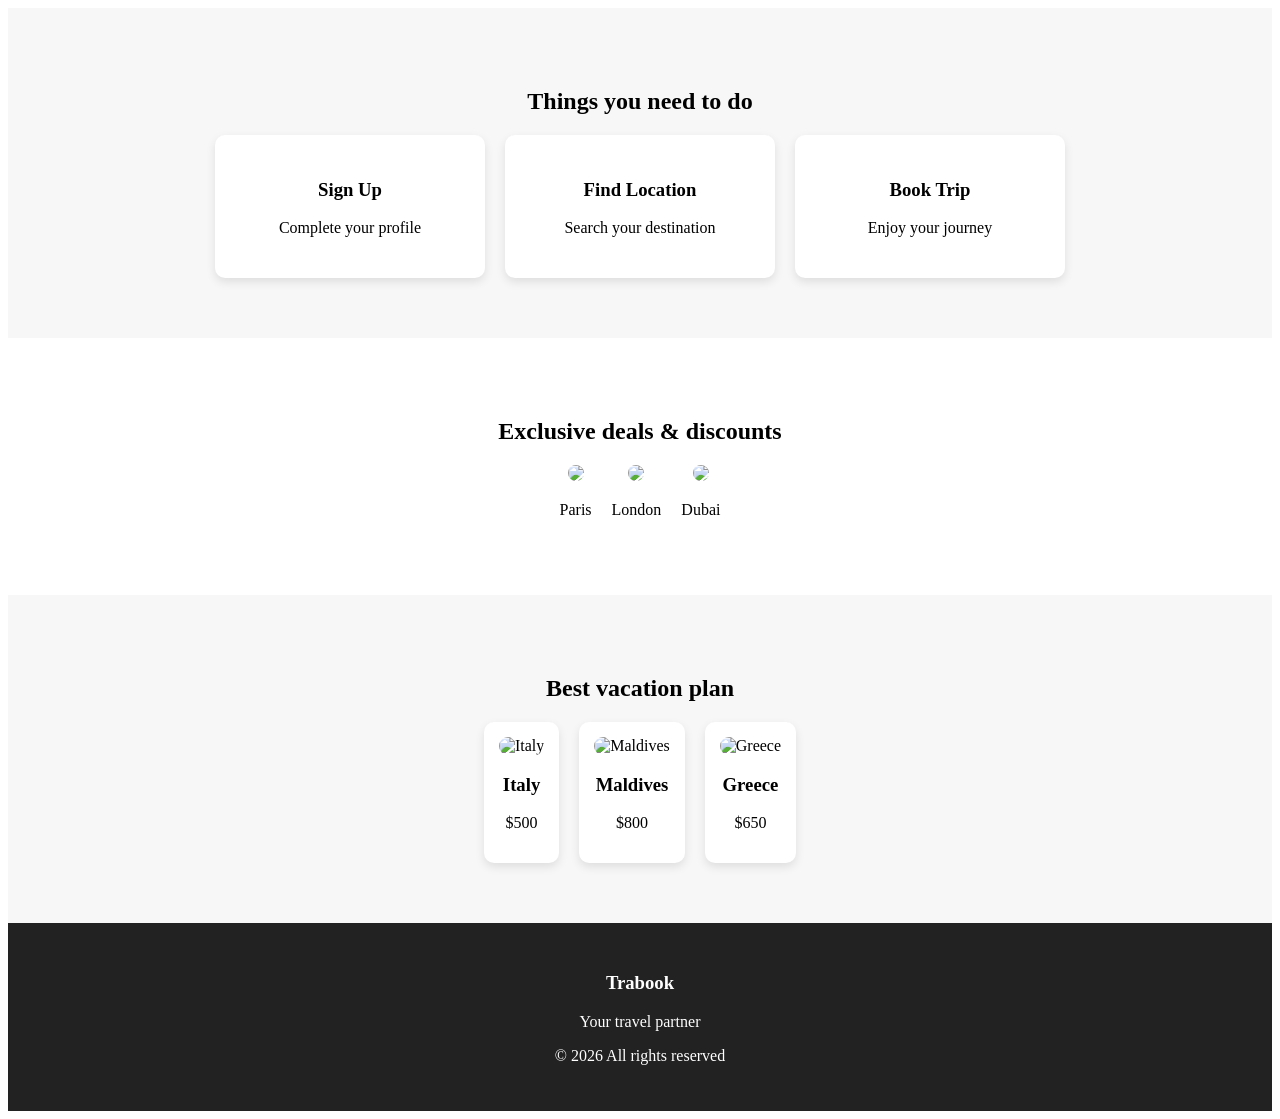
==== landingpage/index.html @ f1e2e952 "renamed index file" ====
<!DOCTYPE html>
<html>
<head>
  <title>Landing Page</title>
  <meta name="viewport" content="width=device-width, initial-scale=1.0">
  <link rel="stylesheet" href="style.css"> 
</head>




<body>

<!-- Things Section -->
<section class="things">
  <h2>Things you need to do</h2>
  <div class="things-container">

    <div class="thing-card">
      <h3>Sign Up</h3>
      <p>Complete your profile</p>
    </div>

    <div class="thing-card">
      <h3>Find Location</h3>
      <p>Search your destination</p>
    </div>

    <div class="thing-card">
      <h3>Book Trip</h3>
      <p>Enjoy your journey</p>
    </div>

  </div>
</section>

<section class="deals">
  <h2>Exclusive deals & discounts</h2>

  <div class="deal-cards">

    <div class="deal">
      <img src="https://picsum.photos/200/150">
      <p>Paris</p>
    </div>

    <div class="deal">
      <img src="https://picsum.photos/200/150">
      <p>London</p>
    </div>

    <div class="deal">
      <img src="https://picsum.photos/200/150">
      <p>Dubai</p>
    </div>

  </div>
</section>

<section class="vacation">
  <h2>Best vacation plan</h2>

  <div class="vacation-cards">

    <div class="vac-card">
      <img src="https://picsum.photos/200/150" alt="Italy">
      <h3>Italy</h3>
      <p>$500</p>
    </div>

    <div class="vac-card">
      <img src="https://picsum.photos/200/150" alt="Maldives">
      <h3>Maldives</h3>
      <p>$800</p>
    </div>

    <div class="vac-card">
      <img src="https://picsum.photos/200/150" alt="Greece">
      <h3>Greece</h3>
      <p>$650</p>
    </div>

  </div>
</section>

<footer class="footer">
  <h3>Trabook</h3>
  <p>Your travel partner</p>
  <p>© 2026 All rights reserved</p>
</footer>

</body>
</html>
---- landingpage/style.css ----
.things {
  text-align: center;
  padding: 60px;
  background: #f7f7f7;
}

.things-container {
  display: flex;
  justify-content: center;
  gap: 20px;
  margin-top: 20px;
}

.thing-card {
  background: white;
  padding: 25px;
  width: 220px;
  border-radius: 10px;
  box-shadow: 0 4px 10px rgba(0,0,0,0.1);
}

.deals {
  text-align: center;
  padding: 60px;
}

.deal-cards {
  display: flex;
  justify-content: center;
  gap: 20px;
}

.deal img {
  width: 200px;
  border-radius: 10px;
}

.vacation {
  text-align: center;
  padding: 60px;
  background: #f7f7f7;
}

.vacation-cards {
  display: flex;
  justify-content: center;
  gap: 20px;
}

.vac-card {
  background: white;
  padding: 15px;
  border-radius: 10px;
  box-shadow: 0 4px 10px rgba(0,0,0,0.1);
}

.vac-card img {
  width: 200px;
  border-radius: 10px;
}
.footer {
  text-align: center;
  padding: 30px;
  background: #222;
  color: white;
}

@media (max-width: 768px) {
  .things-container,
  .deal-cards,
  .vacation-cards {
    flex-direction: column;
    align-items: center;
  }
}
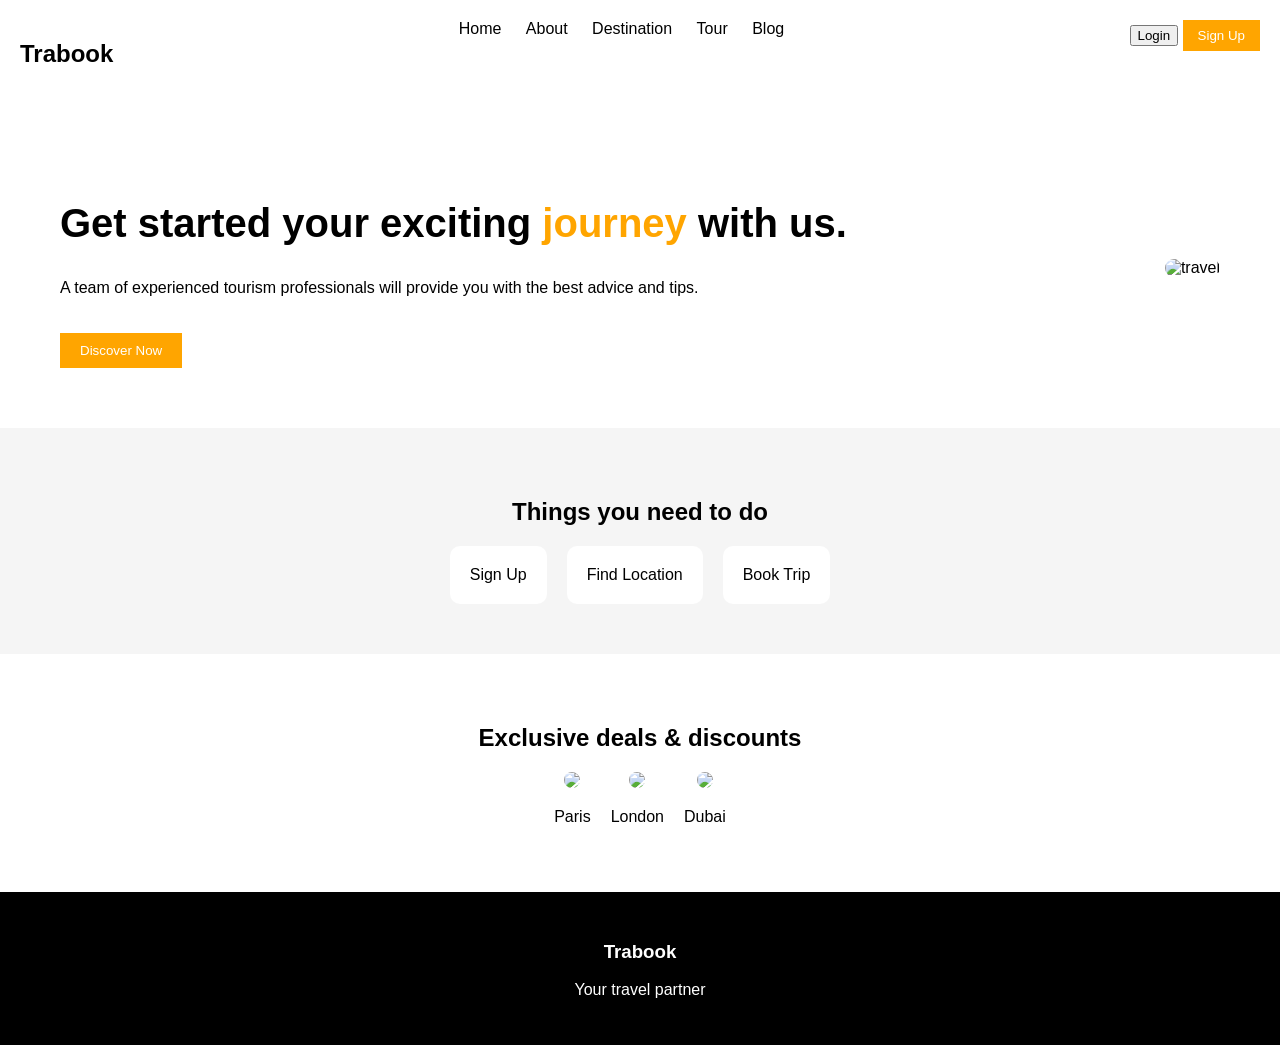
==== commit 9f9d3da5: "final landing page improved" ====
--- a/landingpage/index.html
+++ b/landingpage/index.html
@@ -1,92 +1,75 @@
 <!DOCTYPE html>
 <html>
 <head>
-  <title>Landing Page</title>
+  <title>Trabook</title>
   <meta name="viewport" content="width=device-width, initial-scale=1.0">
-  <link rel="stylesheet" href="style.css"> 
+  <link rel="stylesheet" href="style.css">
 </head>
 
+<body>
 
+<!-- Navbar -->
+<header class="navbar">
+  <h2 class="logo">Trabook</h2>
+  <nav>
+    <a href="#">Home</a>
+    <a href="#">About</a>
+    <a href="#">Destination</a>
+    <a href="#">Tour</a>
+    <a href="#">Blog</a>
+  </nav>
+  <div class="auth">
+    <button class="login">Login</button>
+    <button class="signup">Sign Up</button>
+  </div>
+</header>
 
+<!-- Hero Section -->
+<section class="hero">
+  <div class="hero-text">
+    <h1>Get started your exciting <span>journey</span> with us.</h1>
+    <p>A team of experienced tourism professionals will provide you with the best advice and tips.</p>
+    <button class="btn">Discover Now</button>
+  </div>
 
-<body>
+  <div class="hero-img">
+    <img src="https://images.unsplash.com/photo-1507525428034-b723cf961d3e" alt="travel">
+  </div>
+</section>
 
 <!-- Things Section -->
 <section class="things">
   <h2>Things you need to do</h2>
   <div class="things-container">
-
-    <div class="thing-card">
-      <h3>Sign Up</h3>
-      <p>Complete your profile</p>
-    </div>
-
-    <div class="thing-card">
-      <h3>Find Location</h3>
-      <p>Search your destination</p>
-    </div>
-
-    <div class="thing-card">
-      <h3>Book Trip</h3>
-      <p>Enjoy your journey</p>
-    </div>
-
+    <div class="card">Sign Up</div>
+    <div class="card">Find Location</div>
+    <div class="card">Book Trip</div>
   </div>
 </section>
 
+<!-- Deals Section -->
 <section class="deals">
   <h2>Exclusive deals & discounts</h2>
-
-  <div class="deal-cards">
-
+  <div class="cards">
     <div class="deal">
-      <img src="https://picsum.photos/200/150">
+      <img src="https://images.unsplash.com/photo-1502602898657-3e91760cbb34">
       <p>Paris</p>
     </div>
-
     <div class="deal">
-      <img src="https://picsum.photos/200/150">
+      <img src="https://images.unsplash.com/photo-1513635269975-59663e0ac1ad">
       <p>London</p>
     </div>
-
     <div class="deal">
-      <img src="https://picsum.photos/200/150">
+      <img src="https://images.unsplash.com/photo-1505761671935-60b3a7427bad">
       <p>Dubai</p>
     </div>
-
   </div>
 </section>
 
-<section class="vacation">
-  <h2>Best vacation plan</h2>
-
-  <div class="vacation-cards">
-
-    <div class="vac-card">
-      <img src="https://picsum.photos/200/150" alt="Italy">
-      <h3>Italy</h3>
-      <p>$500</p>
-    </div>
-
-    <div class="vac-card">
-      <img src="https://picsum.photos/200/150" alt="Maldives">
-      <h3>Maldives</h3>
-      <p>$800</p>
-    </div>
-
-    <div class="vac-card">
-      <img src="https://picsum.photos/200/150" alt="Greece">
-      <h3>Greece</h3>
-      <p>$650</p>
-    </div>
-
-  </div>
-</section>
-
-<footer class="footer">
+<!-- Footer -->
+<footer>
   <h3>Trabook</h3>
   <p>Your travel partner</p>
-  <p>© 2026 All rights reserved</p>
 </footer>
 
 </body>
--- a/landingpage/style.css
+++ b/landingpage/style.css
@@ -1,30 +1,80 @@
+body {
+  margin: 0;
+  font-family: Arial;
+}
+
+.navbar {
+  display: flex;
+  justify-content: space-between;
+  padding: 20px;
+  background: white;
+}
+
+.navbar nav a {
+  margin: 0 10px;
+  text-decoration: none;
+  color: black;
+}
+
+.signup {
+  background: orange;
+  color: white;
+  border: none;
+  padding: 8px 15px;
+}
+
+.hero {
+  display: flex;
+  justify-content: space-between;
+  padding: 60px;
+  align-items: center;
+}
+
+.hero-text h1 {
+  font-size: 40px;
+}
+
+.hero-text span {
+  color: orange;
+}
+
+.hero-img img {
+  width: 300px;
+  border-radius: 10px;
+}
+
+.btn {
+  background: orange;
+  padding: 10px 20px;
+  border: none;
+  color: white;
+  margin-top: 20px;
+}
+
 .things {
   text-align: center;
-  padding: 60px;
-  background: #f7f7f7;
+  padding: 50px;
+  background: #f5f5f5;
 }
 
 .things-container {
   display: flex;
   justify-content: center;
   gap: 20px;
-  margin-top: 20px;
 }
 
-.thing-card {
+.card {
   background: white;
-  padding: 25px;
-  width: 220px;
+  padding: 20px;
   border-radius: 10px;
-  box-shadow: 0 4px 10px rgba(0,0,0,0.1);
 }
 
 .deals {
   text-align: center;
-  padding: 60px;
+  padding: 50px;
 }
 
-.deal-cards {
+.cards {
   display: flex;
   justify-content: center;
   gap: 20px;
@@ -35,41 +85,9 @@
   border-radius: 10px;
 }
 
-.vacation {
-  text-align: center;
-  padding: 60px;
-  background: #f7f7f7;
-}
-
-.vacation-cards {
-  display: flex;
-  justify-content: center;
-  gap: 20px;
-}
-
-.vac-card {
-  background: white;
-  padding: 15px;
-  border-radius: 10px;
-  box-shadow: 0 4px 10px rgba(0,0,0,0.1);
-}
-
-.vac-card img {
-  width: 200px;
-  border-radius: 10px;
-}
-.footer {
+footer {
   text-align: center;
   padding: 30px;
-  background: #222;
+  background: black;
   color: white;
-}
-
-@media (max-width: 768px) {
-  .things-container,
-  .deal-cards,
-  .vacation-cards {
-    flex-direction: column;
-    align-items: center;
-  }
 }
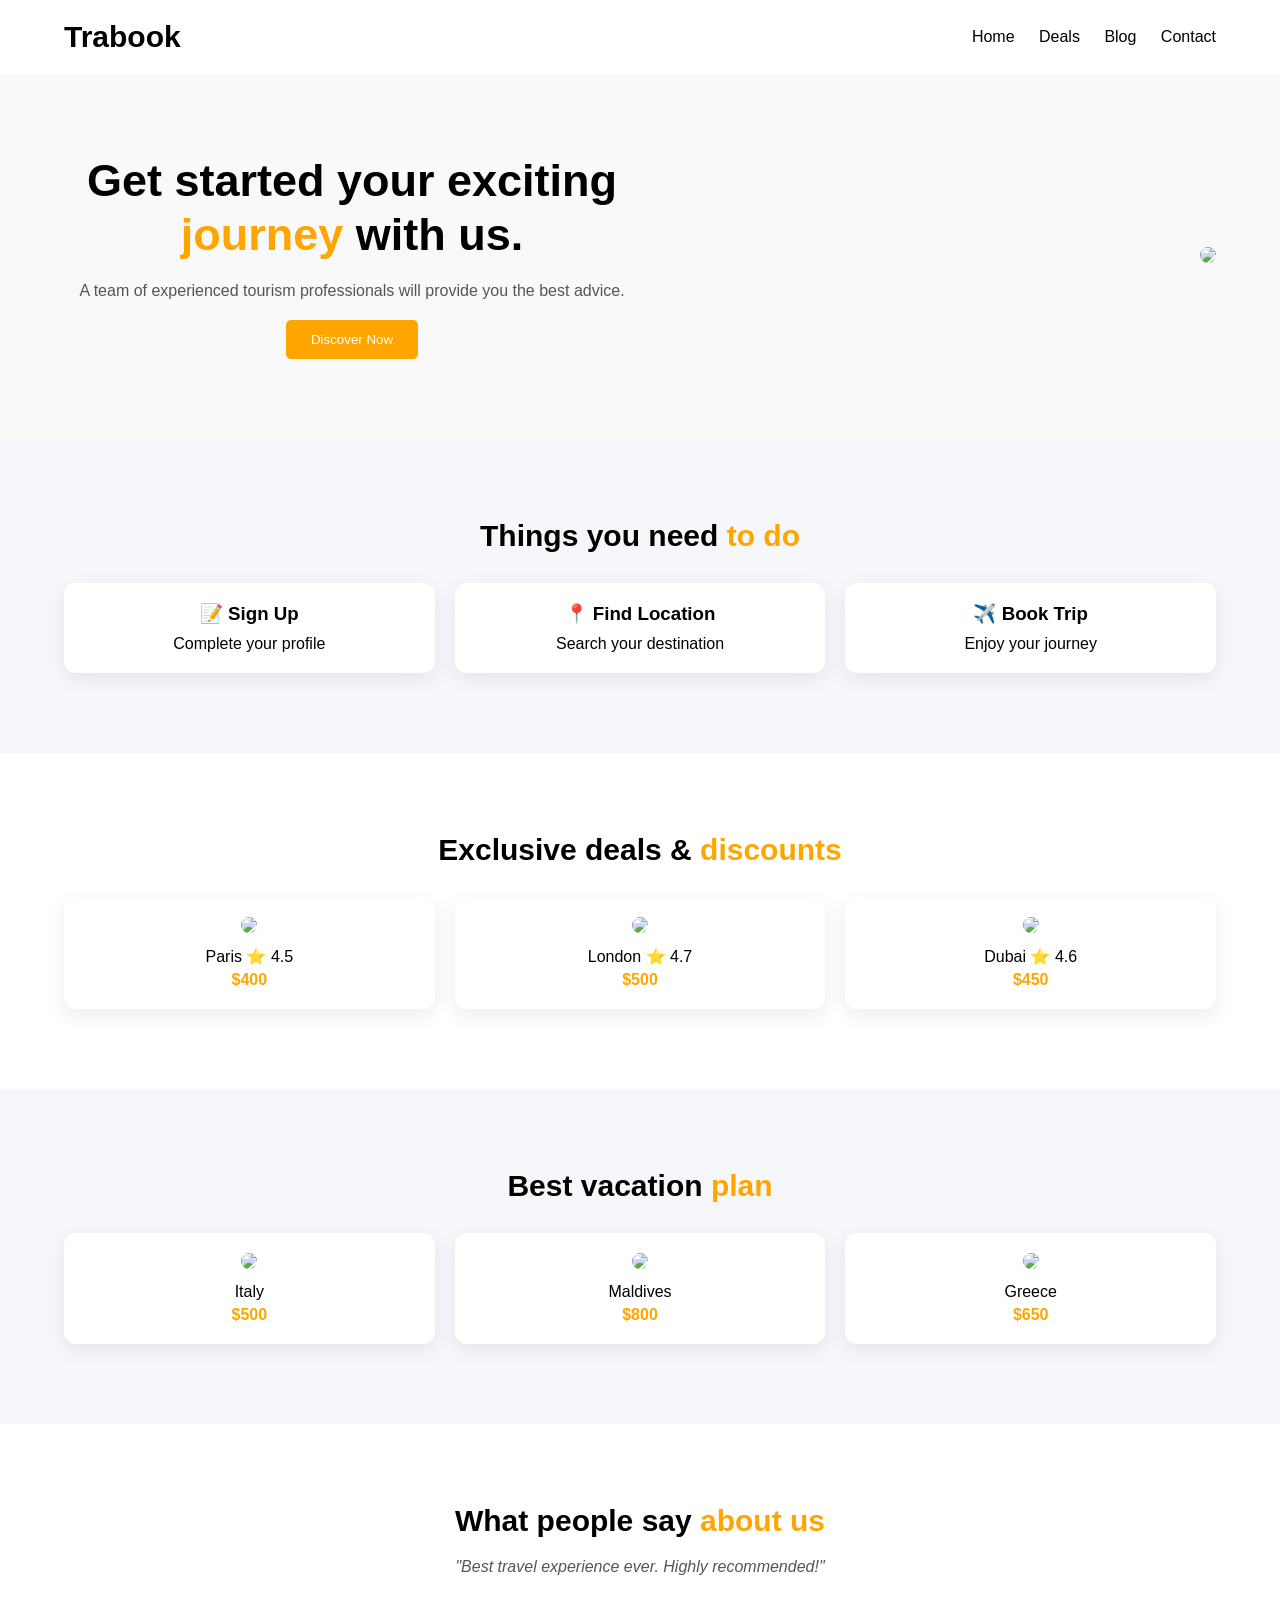
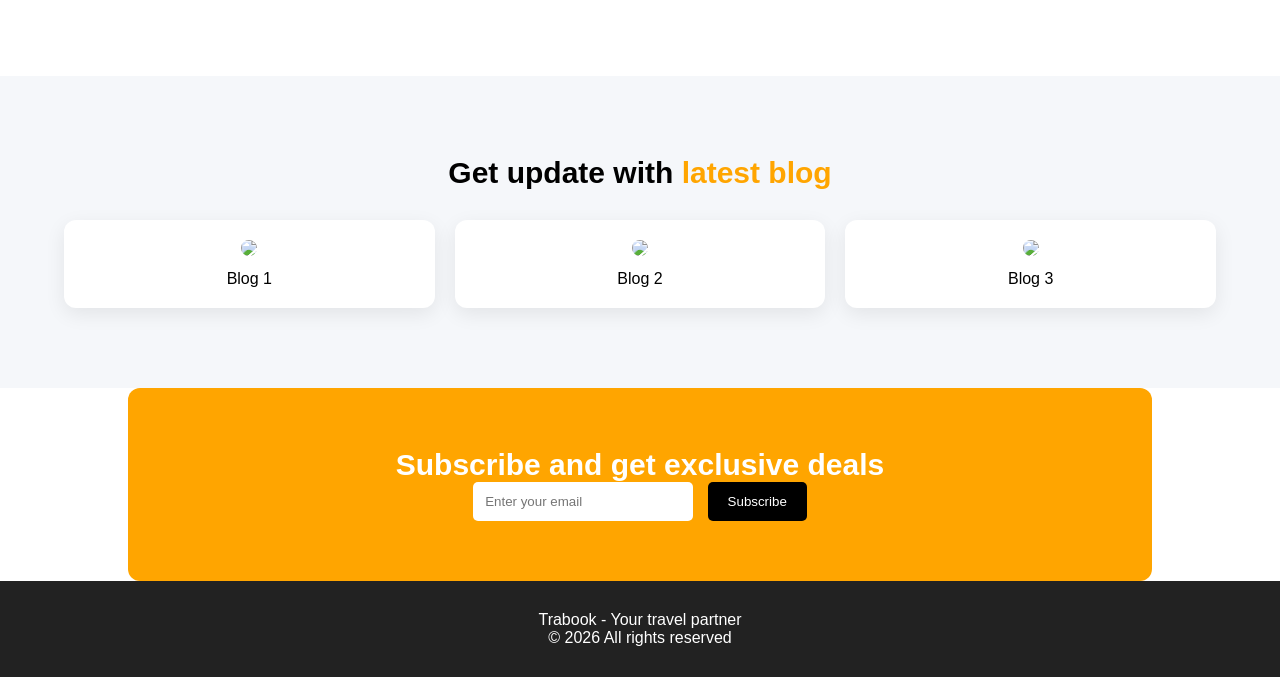
==== commit e3a40681: "final polished landing page" ====
--- a/landingpage/index.html
+++ b/landingpage/index.html
@@ -8,68 +8,147 @@
 
 <body>
 
-<!-- Navbar -->
-<header class="navbar">
-  <h2 class="logo">Trabook</h2>
+<header class="navbar container">
+  <h2>Trabook</h2>
   <nav>
     <a href="#">Home</a>
-    <a href="#">About</a>
-    <a href="#">Destination</a>
-    <a href="#">Tour</a>
+    <a href="#">Deals</a>
     <a href="#">Blog</a>
+    <a href="#">Contact</a>
   </nav>
-  <div class="auth">
-    <button class="login">Login</button>
-    <button class="signup">Sign Up</button>
-  </div>
 </header>
 
-<!-- Hero Section -->
+<!-- HERO -->
 <section class="hero">
-  <div class="hero-text">
-    <h1>Get started your exciting <span>journey</span> with us.</h1>
-    <p>A team of experienced tourism professionals will provide you with the best advice and tips.</p>
-    <button class="btn">Discover Now</button>
-  </div>
+  <div class="container hero-content">
 
-  <div class="hero-img">
-    <img src="https://images.unsplash.com/photo-1507525428034-b723cf961d3e" alt="travel">
+    <div class="hero-text">
+      <h1>Get started your exciting <span>journey</span> with us.</h1>
+      <p>A team of experienced tourism professionals will provide you the best advice.</p>
+      <button>Discover Now</button>
+    </div>
+
+    <div class="hero-img">
+      <div class="circle"></div>
+      <img src="https://picsum.photos/350/350">
+    </div>
+
   </div>
 </section>
 
-<!-- Things Section -->
+<!-- THINGS -->
 <section class="things">
-  <h2>Things you need to do</h2>
-  <div class="things-container">
-    <div class="card">Sign Up</div>
-    <div class="card">Find Location</div>
-    <div class="card">Book Trip</div>
-  </div>
-</section>
+  <div class="container">
+    <h2>Things you need <span>to do</span></h2>
 
-<!-- Deals Section -->
-<section class="deals">
-  <h2>Exclusive deals & discounts</h2>
-  <div class="cards">
-    <div class="deal">
-      <img src="https://images.unsplash.com/photo-1502602898657-3e91760cbb34">
-      <p>Paris</p>
-    </div>
-    <div class="deal">
-      <img src="https://images.unsplash.com/photo-1513635269975-59663e0ac1ad">
-      <p>London</p>
-    </div>
-    <div class="deal">
-      <img src="https://images.unsplash.com/photo-1505761671935-60b3a7427bad">
-      <p>Dubai</p>
+    <div class="things-container">
+      <div class="thing-card">
+        <h3>📝 Sign Up</h3>
+        <p>Complete your profile</p>
+      </div>
+
+      <div class="thing-card">
+        <h3>📍 Find Location</h3>
+        <p>Search your destination</p>
+      </div>
+
+      <div class="thing-card">
+        <h3>✈️ Book Trip</h3>
+        <p>Enjoy your journey</p>
+      </div>
     </div>
   </div>
 </section>
 
-<!-- Footer -->
-<footer>
-  <h3>Trabook</h3>
-  <p>Your travel partner</p>
+<!-- DEALS -->
+<section class="deals">
+  <div class="container">
+    <h2>Exclusive deals & <span>discounts</span></h2>
+
+    <div class="deal-cards">
+      <div class="deal">
+        <img src="https://picsum.photos/id/1015/300/200">
+        <p>Paris ⭐ 4.5</p>
+        <span>$400</span>
+      </div>
+
+      <div class="deal">
+        <img src="https://picsum.photos/id/1016/300/200">
+        <p>London ⭐ 4.7</p>
+        <span>$500</span>
+      </div>
+
+      <div class="deal">
+        <img src="https://picsum.photos/id/1018/300/200">
+        <p>Dubai ⭐ 4.6</p>
+        <span>$450</span>
+      </div>
+    </div>
+  </div>
+</section>
+
+<!-- VACATION -->
+<section class="vacation">
+  <div class="container">
+    <h2>Best vacation <span>plan</span></h2>
+
+    <div class="deal-cards">
+      <div class="deal">
+        <img src="https://picsum.photos/id/1020/300/200">
+        <p>Italy</p>
+        <span>$500</span>
+      </div>
+
+      <div class="deal">
+        <img src="https://picsum.photos/id/1021/300/200">
+        <p>Maldives</p>
+        <span>$800</span>
+      </div>
+
+      <div class="deal">
+        <img src="https://picsum.photos/id/1022/300/200">
+        <p>Greece</p>
+        <span>$650</span>
+      </div>
+    </div>
+  </div>
+</section>
+
+<!-- TESTIMONIAL -->
+<section class="testimonial">
+  <div class="container">
+    <h2>What people say <span>about us</span></h2>
+    <p>"Best travel experience ever. Highly recommended!"</p>
+  </div>
+</section>
+
+<!-- BLOG -->
+<section class="blog">
+  <div class="container">
+    <h2>Get update with <span>latest blog</span></h2>
+
+    <div class="deal-cards">
+      <div class="deal"><img src="https://picsum.photos/300/200"><p>Blog 1</p></div>
+      <div class="deal"><img src="https://picsum.photos/300/200"><p>Blog 2</p></div>
+      <div class="deal"><img src="https://picsum.photos/300/200"><p>Blog 3</p></div>
+    </div>
+  </div>
+</section>
+
+<!-- SUBSCRIBE -->
+<section class="subscribe">
+  <div class="container">
+    <h2>Subscribe and get exclusive deals</h2>
+    <input type="email" placeholder="Enter your email">
+    <button>Subscribe</button>
+  </div>
+</section>
+
+<footer class="footer">
+  <div class="container">
+    <p>Trabook - Your travel partner</p>
+    <p>© 2026 All rights reserved</p>
+  </div>
 </footer>
 
 </body>
--- a/landingpage/style.css
+++ b/landingpage/style.css
@@ -1,93 +1,271 @@
+/* RESET */
+* {
+  margin: 0;
+  padding: 0;
+  box-sizing: border-box;
+}
+
 body {
-  margin: 0;
-  font-family: Arial;
-}
-
+  font-family: 'Segoe UI', sans-serif;
+  background: #fff;
+}
+
+/* CONTAINER */
+.container {
+  width: 90%;
+  max-width: 1200px;
+  margin: auto;
+}
+
+/* NAVBAR */
 .navbar {
   display: flex;
   justify-content: space-between;
-  padding: 20px;
-  background: white;
-}
-
-.navbar nav a {
-  margin: 0 10px;
+  align-items: center;
+  padding: 20px 0;
+}
+
+.navbar h2 {
+  font-weight: 700;
+}
+
+.navbar a {
+  margin-left: 20px;
   text-decoration: none;
   color: black;
-}
-
-.signup {
-  background: orange;
-  color: white;
-  border: none;
-  padding: 8px 15px;
-}
-
+  font-weight: 500;
+  transition: 0.3s;
+}
+
+.navbar a:hover {
+  color: orange;
+}
+
+/* HERO */
 .hero {
+  background: #f9f9f9;
+  padding: 80px 0;
+}
+
+.hero-content {
   display: flex;
   justify-content: space-between;
-  padding: 60px;
   align-items: center;
 }
 
+.hero-text {
+  width: 50%;
+}
+
 .hero-text h1 {
-  font-size: 40px;
-}
-
-.hero-text span {
+  font-size: 45px;
+  line-height: 1.2;
+}
+
+.hero-text p {
+  margin: 20px 0;
+  color: #555;
+}
+
+.hero button {
+  padding: 12px 25px;
+  background: orange;
+  color: white;
+  border: none;
+  border-radius: 5px;
+  cursor: pointer;
+  transition: 0.3s;
+}
+
+.hero button:hover {
+  opacity: 0.85;
+}
+
+/* HERO IMAGE */
+.hero-img {
+  position: relative;
+}
+
+.hero-img img {
+  width: 320px;
+  border-radius: 20px;
+}
+
+/* ORANGE CIRCLE (FIGMA STYLE) */
+.circle {
+  width: 280px;
+  height: 280px;
+  background: orange;
+  border-radius: 50%;
+  position: absolute;
+  top: 20px;
+  right: 20px;
+  z-index: -1;
+  opacity: 0.2;
+}
+
+/* SECTION COMMON */
+section {
+  padding: 80px 0;
+  text-align: center;
+}
+
+h1, h2 {
+  font-weight: 700;
+}
+
+h2 {
+  font-size: 30px;
+}
+
+span {
   color: orange;
 }
 
-.hero-img img {
-  width: 300px;
-  border-radius: 10px;
-}
-
-.btn {
-  background: orange;
-  padding: 10px 20px;
-  border: none;
-  color: white;
-  margin-top: 20px;
-}
-
+/* SECTION BACKGROUNDS */
 .things {
-  text-align: center;
-  padding: 50px;
-  background: #f5f5f5;
-}
-
-.things-container {
+  background: #f5f7fa;
+}
+
+.deals {
+  background: white;
+}
+
+.vacation {
+  background: #f5f7fa;
+}
+
+.blog {
+  background: #f5f7fa;
+}
+
+.testimonial {
+  background: white;
+}
+
+/* CARDS */
+.things-container,
+.deal-cards {
   display: flex;
-  justify-content: center;
+  justify-content: space-between;
   gap: 20px;
-}
-
-.card {
+  margin-top: 30px;
+  flex-wrap: wrap;
+}
+
+.thing-card,
+.deal {
   background: white;
   padding: 20px;
+  border-radius: 12px;
+  box-shadow: 0 6px 20px rgba(0,0,0,0.08);
+  transition: 0.3s;
+  flex: 1;
+  min-width: 250px;
+}
+
+.thing-card:hover,
+.deal:hover {
+  transform: translateY(-6px);
+}
+
+/* CARD TEXT */
+.thing-card h3 {
+  margin-bottom: 10px;
+}
+
+.deal img {
+  width: 100%;
   border-radius: 10px;
 }
 
-.deals {
+.deal p {
+  margin-top: 10px;
+  font-weight: 500;
+}
+
+.deal span {
+  display: block;
+  color: orange;
+  margin-top: 5px;
+  font-weight: bold;
+}
+
+/* TESTIMONIAL */
+.testimonial p {
+  max-width: 600px;
+  margin: 20px auto;
+  color: #555;
+  font-style: italic;
+}
+
+/* SUBSCRIBE */
+.subscribe {
+  background: orange;
+  color: white;
+  padding: 60px 20px;
+  border-radius: 12px;
+  width: 80%;
+  margin: auto;
+}
+
+.subscribe input {
+  padding: 12px;
+  width: 220px;
+  border: none;
+  border-radius: 5px;
+}
+
+.subscribe button {
+  padding: 12px 20px;
+  border: none;
+  background: black;
+  color: white;
+  margin-left: 10px;
+  border-radius: 5px;
+  cursor: pointer;
+}
+
+/* FOOTER */
+.footer {
+  background: #222;
+  color: white;
+  padding: 30px;
   text-align: center;
-  padding: 50px;
-}
-
-.cards {
-  display: flex;
-  justify-content: center;
-  gap: 20px;
-}
-
-.deal img {
-  width: 200px;
-  border-radius: 10px;
-}
-
-footer {
-  text-align: center;
-  padding: 30px;
-  background: black;
-  color: white;
+}
+
+/* RESPONSIVE */
+@media (max-width: 768px) {
+
+  .hero-content {
+    flex-direction: column;
+    text-align: center;
+  }
+
+  .hero-text {
+    width: 100%;
+  }
+
+  .hero-img {
+    margin-top: 20px;
+  }
+
+  .things-container,
+  .deal-cards {
+    flex-direction: column;
+    align-items: center;
+  }
+
+  .subscribe {
+    width: 90%;
+  }
+
+  .subscribe input {
+    width: 100%;
+    margin-bottom: 10px;
+  }
+
+  .subscribe button {
+    width: 100%;
+  }
 }
